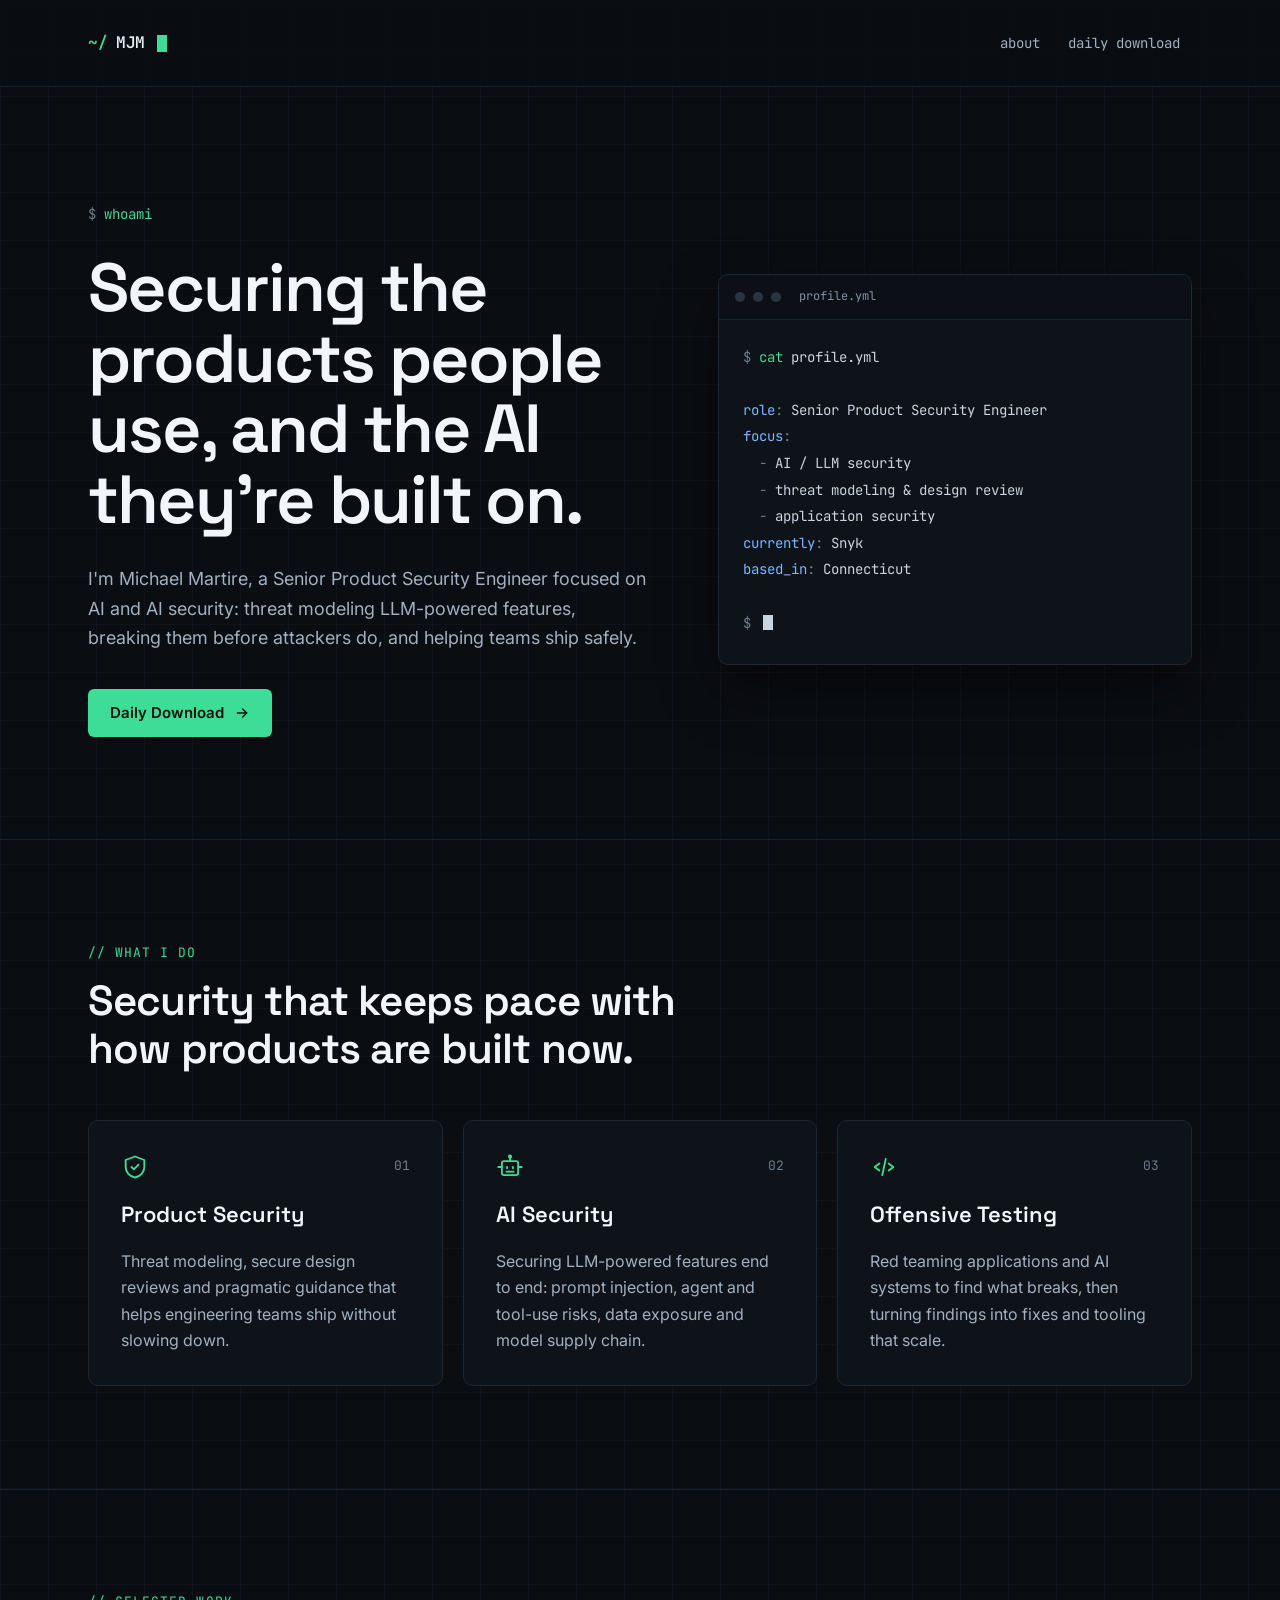
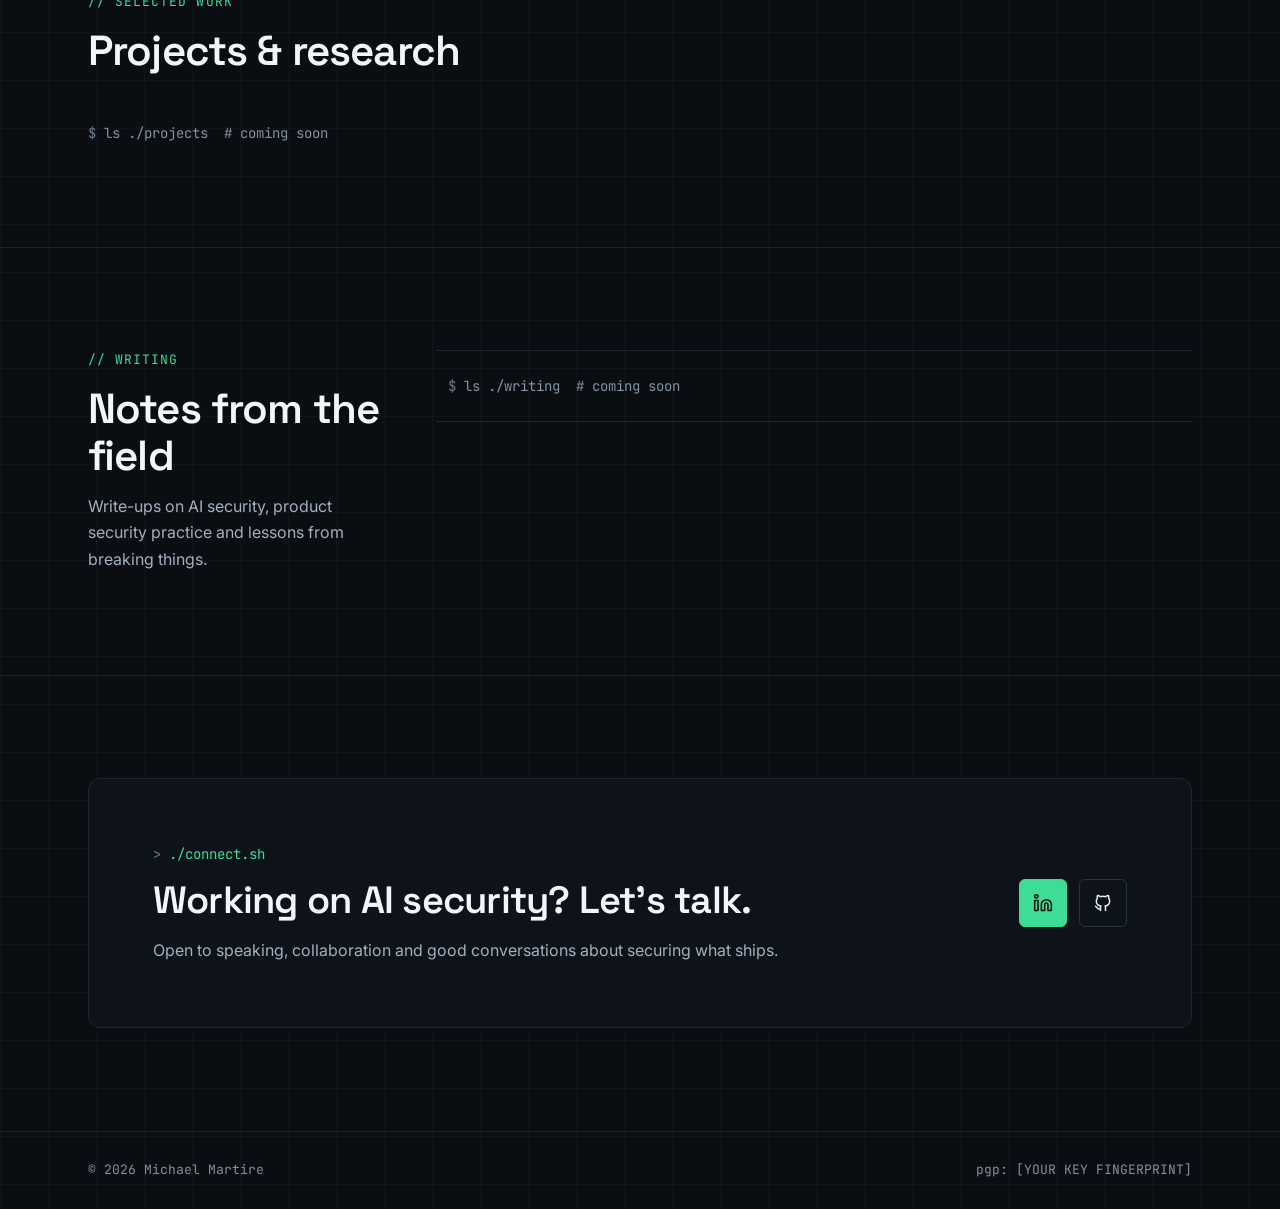
==== index.html @ 5891e436 "Initial homepage, Daily Download page and 404 for GitHub Pages Co-Authored-By: Claude Opus 5.5 <nore" ====
<!doctype html>
<html lang="en">
<head>
<meta charset="utf-8">
<meta name="viewport" content="width=device-width, initial-scale=1">
<title>Michael Martire · Senior Product Security Engineer</title>
<meta name="description" content="Michael Martire is a Senior Product Security Engineer focused on AI and AI security.">
<meta name="theme-color" content="#0A0D12">
<meta property="og:type" content="website">
<meta property="og:title" content="Michael Martire · Senior Product Security Engineer">
<meta property="og:description" content="Securing the products people use, and the AI they're built on.">
<meta name="twitter:card" content="summary">
<link rel="icon" href="favicon.svg" type="image/svg+xml">
<link rel="preconnect" href="https://fonts.googleapis.com">
<link rel="preconnect" href="https://fonts.gstatic.com" crossorigin>
<link rel="stylesheet" href="https://fonts.googleapis.com/css2?family=Inter:wght@400;500;600&family=JetBrains+Mono:wght@400;500;600&family=Space+Grotesk:wght@500;600;700&display=swap">
<link rel="stylesheet" href="assets/css/styles.css">
</head>
<body>
<a class="skip-link" href="#main">Skip to content</a>

<header class="site-header">
  <nav class="container nav" aria-label="Primary">
    <a class="logo" href="./" aria-label="Michael Martire, home"><span class="logo__prefix">~/</span>MJM<span class="cursor" aria-hidden="true"></span></a>
    <ul class="nav__links">
      <li><a class="nav__link" href="#about">about</a></li>
      <li><a class="nav__link" href="daily_download/">daily download</a></li>
    </ul>
  </nav>
</header>

<main id="main">

  <section class="container hero" aria-labelledby="hero-title">
    <div class="hero__copy">
      <p class="prompt"><span class="prompt__sym">$</span> whoami</p>
      <h1 id="hero-title" class="hero__title">Securing the products people use, and the AI they're built on.</h1>
      <p class="lead">I'm Michael Martire, a Senior Product Security Engineer focused on AI and AI security: threat modeling LLM-powered features, breaking them before attackers do, and helping teams ship safely.</p>
      <div class="btn-row">
        <a class="btn btn--primary" href="daily_download/">Daily Download
          <svg aria-hidden="true" width="16" height="16" viewBox="0 0 24 24" fill="none" stroke="currentColor" stroke-width="2" stroke-linecap="round" stroke-linejoin="round"><path d="M5 12h14"/><path d="m13 6 6 6-6 6"/></svg>
        </a>
      </div>
    </div>

    <figure class="terminal" aria-label="Profile summary">
      <div class="terminal__bar" aria-hidden="true">
        <span class="terminal__dot"></span><span class="terminal__dot"></span><span class="terminal__dot"></span>
        <span class="terminal__name">profile.yml</span>
      </div>
<pre class="terminal__body"><span class="t-dim">$</span> <span class="t-accent">cat</span> profile.yml

<span class="t-key">role</span><span class="t-dim">:</span> Senior Product Security Engineer
<span class="t-key">focus</span><span class="t-dim">:</span>
  <span class="t-dim">-</span> AI / LLM security
  <span class="t-dim">-</span> threat modeling &amp; design review
  <span class="t-dim">-</span> application security
<span class="t-key">currently</span><span class="t-dim">:</span> Snyk
<span class="t-key">based_in</span><span class="t-dim">:</span> Connecticut

<span class="t-dim">$</span> <span class="cursor cursor--light" aria-hidden="true"></span></pre>
    </figure>
  </section>

  <section id="about" class="section" aria-labelledby="focus-title">
    <div class="container stack-48">
      <div class="section-head">
        <p class="eyebrow">// what I do</p>
        <h2 id="focus-title" class="h2">Security that keeps pace with how products are built now.</h2>
      </div>
      <div class="card-grid">
        <article class="card">
          <div class="card__top">
            <svg aria-hidden="true" width="28" height="28" viewBox="0 0 24 24" fill="none" stroke="var(--accent)" stroke-width="1.6" stroke-linecap="round" stroke-linejoin="round"><path d="M12 3 4 6v6c0 4.5 3.4 8.3 8 9 4.6-.7 8-4.5 8-9V6l-8-3Z"/><path d="m9 12 2 2 4-4"/></svg>
            <span class="card__num" aria-hidden="true">01</span>
          </div>
          <h3 class="card__title">Product Security</h3>
          <p class="body-muted">Threat modeling, secure design reviews and pragmatic guidance that helps engineering teams ship without slowing down.</p>
        </article>
        <article class="card">
          <div class="card__top">
            <svg aria-hidden="true" width="28" height="28" viewBox="0 0 24 24" fill="none" stroke="var(--accent)" stroke-width="1.6" stroke-linecap="round" stroke-linejoin="round"><rect x="5" y="7" width="14" height="12" rx="2"/><path d="M12 7V4"/><circle cx="12" cy="3" r="1"/><path d="M9.5 12v1"/><path d="M14.5 12v1"/><path d="M9 16h6"/><path d="M2 12h3"/><path d="M19 12h3"/></svg>
            <span class="card__num" aria-hidden="true">02</span>
          </div>
          <h3 class="card__title">AI Security</h3>
          <p class="body-muted">Securing LLM-powered features end to end: prompt injection, agent and tool-use risks, data exposure and model supply chain.</p>
        </article>
        <article class="card">
          <div class="card__top">
            <svg aria-hidden="true" width="28" height="28" viewBox="0 0 24 24" fill="none" stroke="var(--accent)" stroke-width="1.6" stroke-linecap="round" stroke-linejoin="round"><path d="m8 9-4 3 4 3"/><path d="m16 9 4 3-4 3"/><path d="m13.5 5-3 14"/></svg>
            <span class="card__num" aria-hidden="true">03</span>
          </div>
          <h3 class="card__title">Offensive Testing</h3>
          <p class="body-muted">Red teaming applications and AI systems to find what breaks, then turning findings into fixes and tooling that scale.</p>
        </article>
      </div>
    </div>
  </section>

  <section id="work" class="section" aria-labelledby="work-title">
    <div class="container stack-48">
      <div class="section-head">
        <p class="eyebrow">// selected work</p>
        <h2 id="work-title" class="h2">Projects &amp; research</h2>
      </div>
      <!-- Projects go here: copy a .card.card--project block from reference.html -->
      <p class="empty-note"><span class="prompt__sym">$</span> ls ./projects &nbsp;# coming soon</p>
    </div>
  </section>

  <section id="writing" class="section" aria-labelledby="writing-title">
    <div class="container writing">
      <div class="writing__intro">
        <p class="eyebrow">// writing</p>
        <h2 id="writing-title" class="h2">Notes from the field</h2>
        <p class="body-muted">Write-ups on AI security, product security practice and lessons from breaking things.</p>
      </div>
      <ul class="writing__list">
        <!-- Posts go here: <li><a class="post" href="...">...</a></li> -->
        <li class="writing__empty"><p class="empty-note"><span class="prompt__sym">$</span> ls ./writing &nbsp;# coming soon</p></li>
      </ul>
    </div>
  </section>

  <section id="contact" class="section" aria-labelledby="contact-title">
    <div class="container">
      <div class="contact">
        <div class="contact__copy">
          <p class="prompt"><span class="prompt__sym">&gt;</span> ./connect.sh</p>
          <h2 id="contact-title" class="contact__title">Working on AI security? Let's talk.</h2>
          <p class="body-muted">Open to speaking, collaboration and good conversations about securing what ships.</p>
        </div>
        <div class="btn-row">
          <a class="btn btn--icon btn--primary" href="https://www.linkedin.com/in/michaeljmartire/" aria-label="LinkedIn">
            <svg aria-hidden="true" width="20" height="20" viewBox="0 0 24 24" fill="none" stroke="currentColor" stroke-width="1.8" stroke-linecap="round" stroke-linejoin="round"><path d="M16 8a6 6 0 0 1 6 6v7h-4v-7a2 2 0 0 0-4 0v7h-4v-7a6 6 0 0 1 6-6Z"/><rect x="2" y="9" width="4" height="12"/><circle cx="4" cy="4" r="2"/></svg>
          </a>
          <a class="btn btn--icon" href="https://github.com/VulnShade" aria-label="GitHub">
            <svg aria-hidden="true" width="20" height="20" viewBox="0 0 24 24" fill="none" stroke="currentColor" stroke-width="1.8" stroke-linecap="round" stroke-linejoin="round"><path d="M9 19c-4.3 1.4-4.3-2.5-6-3m12 5v-3.5c0-1 .1-1.4-.5-2 2.8-.3 5.5-1.4 5.5-6a4.6 4.6 0 0 0-1.3-3.2 4.2 4.2 0 0 0-.1-3.2s-1.1-.3-3.5 1.3a12.3 12.3 0 0 0-6.2 0C6.5 2.8 5.4 3.1 5.4 3.1a4.2 4.2 0 0 0-.1 3.2A4.6 4.6 0 0 0 4 9.5c0 4.6 2.7 5.7 5.5 6-.6.6-.6 1.2-.5 2V21"/></svg>
          </a>
        </div>
      </div>
    </div>
  </section>

</main>

<footer class="site-footer">
  <div class="container">
    <span>© 2026 Michael Martire</span>
    <span>pgp: [YOUR KEY FINGERPRINT]</span>
  </div>
</footer>
</body>
</html>
---- assets/css/styles.css ----
/* ---------- Design tokens ---------- */
:root {
  /* Surfaces */
  --bg: #0A0D12;            /* page background */
  --surface: #0E1319;       /* cards, terminal, contact panel */
  --surface-alt: #0C1016;   /* terminal title bar */
  --surface-hover: #10151C; /* list row hover */

  /* Lines */
  --line: #1A2129;          /* section dividers, header border */
  --line-card: #1F2731;     /* card borders */
  --line-strong: #2A3441;   /* outline buttons, tags, dashed placeholders */
  --line-hover: #2E3A48;    /* card hover border */

  /* Text */
  --text-strong: #F2F6FA;   /* headings */
  --text: #E6EDF3;          /* body default, links */
  --text-code: #C9D3DE;     /* terminal body */
  --text-muted: #A3B0BF;    /* paragraphs, nav links */
  --text-faint: #8391A1;    /* dates, footer, file names */
  --text-dim: #6E7C8C;      /* prompts ($ > -), card numbers (decorative) */

  /* Accent (one accent only) */
  --accent: #3DDC97;        /* terminal green */
  --accent-soft: rgba(61, 220, 151, 0.12);
  --on-accent: #06110B;     /* text on accent buttons */
  --syntax-key: #7FB4FF;    /* YAML keys in terminal card only */

  /* Type */
  --font-display: "Space Grotesk", system-ui, sans-serif;
  --font-body: "Inter", system-ui, sans-serif;
  --font-mono: "JetBrains Mono", ui-monospace, SFMono-Regular, Menlo, monospace;

  /* Layout */
  --container: 1200px;
  --gutter: clamp(16px, 4vw, 48px);
  --section-pad: clamp(64px, 8vw, 104px);
  --radius-sm: 6px;
  --radius: 10px;
  --radius-lg: 12px;
  --grid-line: rgba(148, 163, 184, 0.045);
}

/* ---------- Base ---------- */
*, *::before, *::after { box-sizing: border-box; }
html { scroll-behavior: smooth; }
body {
  margin: 0;
  min-height: 100vh;
  display: flex;
  flex-direction: column;
  background-color: var(--bg);
  background-image:
    linear-gradient(var(--grid-line) 1px, transparent 1px),
    linear-gradient(90deg, var(--grid-line) 1px, transparent 1px);
  background-size: 48px 48px;
  color: var(--text);
  font-family: var(--font-body);
  font-size: 16px;
  line-height: 1.6;
  -webkit-font-smoothing: antialiased;
}
main { flex: 1 0 auto; }
a { color: var(--text); text-decoration: none; }
a:hover { color: #FFFFFF; }
a:focus-visible { outline: 2px solid var(--accent); outline-offset: 3px; border-radius: 4px; }
h1, h2, h3, p { margin: 0; }
svg { flex-shrink: 0; }

.container {
  max-width: var(--container);
  margin: 0 auto;
  padding-inline: var(--gutter);
}
.section { border-top: 1px solid var(--line); }
.section > .container { padding-block: var(--section-pad); }
.mono { font-family: var(--font-mono); }

.skip-link {
  position: absolute; left: 16px; top: -48px;
  padding: 10px 14px; background: var(--accent); color: var(--on-accent);
  border-radius: var(--radius-sm); font-weight: 600; z-index: 10;
}
.skip-link:focus { top: 12px; }

/* Blinking terminal cursor */
.cursor {
  display: inline-block; width: 10px; height: 1.05em;
  vertical-align: -0.15em; margin-left: 4px;
  background: var(--accent);
  animation: blink 1.1s steps(1) infinite;
}
.cursor--light { background: var(--text-code); }
@keyframes blink { 50% { opacity: 0; } }

/* ---------- Header / nav ---------- */
.site-header {
  border-bottom: 1px solid var(--line);
  background: rgba(10, 13, 18, 0.85);
}
.nav {
  display: flex; flex-wrap: wrap; align-items: center;
  justify-content: space-between; gap: 16px;
  padding-block: 20px;
}
.logo {
  display: flex; align-items: center; gap: 8px; min-height: 44px;
  font-family: var(--font-mono); font-size: 16px; font-weight: 600;
  letter-spacing: -0.01em;
}
.logo__prefix { color: var(--accent); }
.nav__links {
  display: flex; flex-wrap: wrap; align-items: center; gap: 4px;
  font-family: var(--font-mono); font-size: 14px;
  list-style: none; margin: 0; padding: 0;
}
.nav__link { display: inline-block; padding: 12px; color: var(--text-muted); }
.nav__link:hover { color: var(--text); }
.nav__link[aria-current="page"] { color: var(--text); }

/* ---------- Shared text styles ---------- */
.eyebrow {
  font-family: var(--font-mono); font-size: 13px;
  letter-spacing: 0.08em; text-transform: uppercase; color: var(--accent);
}
.prompt { font-family: var(--font-mono); font-size: 14px; color: var(--accent); }
.prompt__sym { color: var(--text-dim); }
.h2 {
  font-family: var(--font-display); font-weight: 600;
  font-size: clamp(30px, 3.4vw, 42px); line-height: 1.12;
  letter-spacing: -0.02em; color: var(--text-strong);
}
.lead { font-size: 18px; line-height: 1.65; color: var(--text-muted); }
.body-muted { font-size: 16px; line-height: 1.65; color: var(--text-muted); }
.section-head { display: flex; flex-direction: column; gap: 14px; max-width: 640px; }

/* Empty-state line for sections without content yet */
.empty-note { font-family: var(--font-mono); font-size: 14px; color: var(--text-faint); }

/* ---------- Buttons ---------- */
.btn {
  display: inline-flex; align-items: center; gap: 10px;
  min-height: 48px; padding: 0 22px; border-radius: var(--radius-sm);
  font-size: 15px; font-weight: 500;
}
.btn--primary { background: var(--accent); color: var(--on-accent); font-weight: 600; }
.btn--primary:hover { color: var(--on-accent); filter: brightness(1.08); }
.btn--ghost { border: 1px solid var(--line-strong); }
.btn--ghost:hover { border-color: var(--line-hover); }
.btn--icon { width: 48px; padding: 0; justify-content: center; border: 1px solid var(--line-strong); }
.btn--icon.btn--primary { border-color: var(--accent); }
.btn-row { display: flex; flex-wrap: wrap; gap: 12px; }
.text-link {
  font-family: var(--font-mono); font-size: 14px;
  color: var(--text-muted); padding: 12px 0;
}

/* ---------- Hero ---------- */
.hero {
  display: flex; flex-wrap: wrap; align-items: center; gap: 56px;
  padding-block: clamp(64px, 9vw, 120px) clamp(64px, 8vw, 104px);
}
.hero__copy { flex: 1 1 520px; min-width: 0; display: flex; flex-direction: column; gap: 28px; }
.hero__title {
  font-family: var(--font-display); font-weight: 600;
  font-size: clamp(40px, 5.6vw, 68px); line-height: 1.04;
  letter-spacing: -0.03em; color: var(--text-strong);
}
.hero__copy .lead { max-width: 560px; }
.hero__copy .btn-row { padding-top: 8px; }

/* Terminal card */
.terminal {
  flex: 1 1 420px; min-width: 0; margin: 0;
  border: 1px solid var(--line-card); border-radius: var(--radius);
  background: var(--surface); overflow: hidden;
  box-shadow: 0 24px 60px rgba(0, 0, 0, 0.45);
}
.terminal__bar {
  display: flex; align-items: center; gap: 8px; padding: 12px 16px;
  border-bottom: 1px solid var(--line); background: var(--surface-alt);
}
.terminal__dot { width: 10px; height: 10px; border-radius: 50%; background: var(--line-strong); }
.terminal__name { margin-left: 10px; font-family: var(--font-mono); font-size: 12px; color: var(--text-faint); }
.terminal__body {
  margin: 0; padding: 24px 24px 28px;
  font-family: var(--font-mono); font-size: 14px; line-height: 1.9;
  color: var(--text-code); overflow-x: auto; white-space: pre;
}
.t-dim { color: var(--text-dim); }
.t-key { color: var(--syntax-key); }
.t-accent { color: var(--accent); }

/* ---------- Cards ---------- */
.card-grid { display: grid; gap: 20px; grid-template-columns: repeat(auto-fit, minmax(280px, 1fr)); }
.card-grid--wide { grid-template-columns: repeat(auto-fit, minmax(320px, 1fr)); }
.card {
  display: flex; flex-direction: column; gap: 16px; padding: 32px;
  border: 1px solid var(--line-card); border-radius: var(--radius);
  background: var(--surface);
  transition: border-color 0.2s ease, transform 0.2s ease;
}
.card:hover { border-color: var(--line-hover); transform: translateY(-2px); }
.card__top { display: flex; align-items: center; justify-content: space-between; }
.card__num { font-family: var(--font-mono); font-size: 13px; color: var(--text-dim); }
.card__title { font-family: var(--font-display); font-size: 22px; font-weight: 600; color: var(--text-strong); }
.card--project { gap: 18px; padding: 28px; }
.card--project .card__title { font-size: 21px; }
.card--project .body-muted { font-size: 15px; line-height: 1.6; }
.card__media {
  height: 160px; border-radius: var(--radius-sm); border: 1px dashed var(--line-strong);
  display: flex; align-items: center; justify-content: center;
  font-family: var(--font-mono); font-size: 13px; color: var(--text-dim);
  overflow: hidden;
}
.card__media img { width: 100%; height: 100%; object-fit: cover; }

/* Tags */
.tags { display: flex; flex-wrap: wrap; gap: 8px; font-family: var(--font-mono); font-size: 12px; }
.tag { padding: 4px 10px; border-radius: 999px; border: 1px solid var(--line-strong); color: var(--text-muted); }
.tag--accent { border-color: transparent; background: var(--accent-soft); color: var(--accent); }

/* Section header with link on the right */
.section-head-row { display: flex; flex-wrap: wrap; align-items: flex-end; justify-content: space-between; gap: 20px; }
.stack-48 { display: flex; flex-direction: column; gap: 48px; }

/* ---------- Writing list ---------- */
.writing { display: flex; flex-wrap: wrap; gap: 48px; }
.writing__intro { flex: 1 1 300px; min-width: 0; display: flex; flex-direction: column; gap: 14px; }
.writing__intro .body-muted { max-width: 360px; }
.writing__list { flex: 999 1 560px; min-width: 0; display: flex; flex-direction: column; border-top: 1px solid var(--line-card); list-style: none; margin: 0; padding: 0; }
.writing__empty { padding: 24px 12px; border-bottom: 1px solid var(--line-card); }
.post {
  display: flex; flex-wrap: wrap; align-items: baseline; gap: 8px 24px;
  padding: 24px 12px; border-bottom: 1px solid var(--line-card);
}
.post:hover { background: var(--surface-hover); }
.post__date { width: 110px; font-family: var(--font-mono); font-size: 13px; color: var(--text-faint); }
.post__title { flex: 1 1 300px; font-size: 18px; font-weight: 500; color: var(--text-strong); }
.post__tag { font-family: var(--font-mono); font-size: 12px; color: var(--accent); }
.writing__more { align-self: flex-start; margin-top: 20px; padding: 12px; }

/* ---------- Contact ---------- */
.contact {
  display: flex; flex-wrap: wrap; align-items: center; justify-content: space-between; gap: 32px;
  padding: clamp(32px, 5vw, 64px);
  border: 1px solid var(--line-card); border-radius: var(--radius-lg); background: var(--surface);
}
.contact__copy { flex: 1 1 420px; min-width: 0; display: flex; flex-direction: column; gap: 14px; }
.contact__title {
  font-family: var(--font-display); font-weight: 600;
  font-size: clamp(28px, 3vw, 38px); line-height: 1.15;
  letter-spacing: -0.02em; color: var(--text-strong);
}

/* ---------- 404 ---------- */
.not-found { display: flex; flex-direction: column; gap: 20px; padding-block: var(--section-pad); }

/* ---------- Footer ---------- */
.site-footer { border-top: 1px solid var(--line); }
.site-footer .container {
  display: flex; flex-wrap: wrap; justify-content: space-between; gap: 12px;
  padding-block: 28px;
  font-family: var(--font-mono); font-size: 13px; color: var(--text-faint);
}

/* ---------- Motion preferences ---------- */
@media (prefers-reduced-motion: reduce) {
  html { scroll-behavior: auto; }
  .cursor { animation: none; }
  .card { transition: none; }
  .card:hover { transform: none; }
}
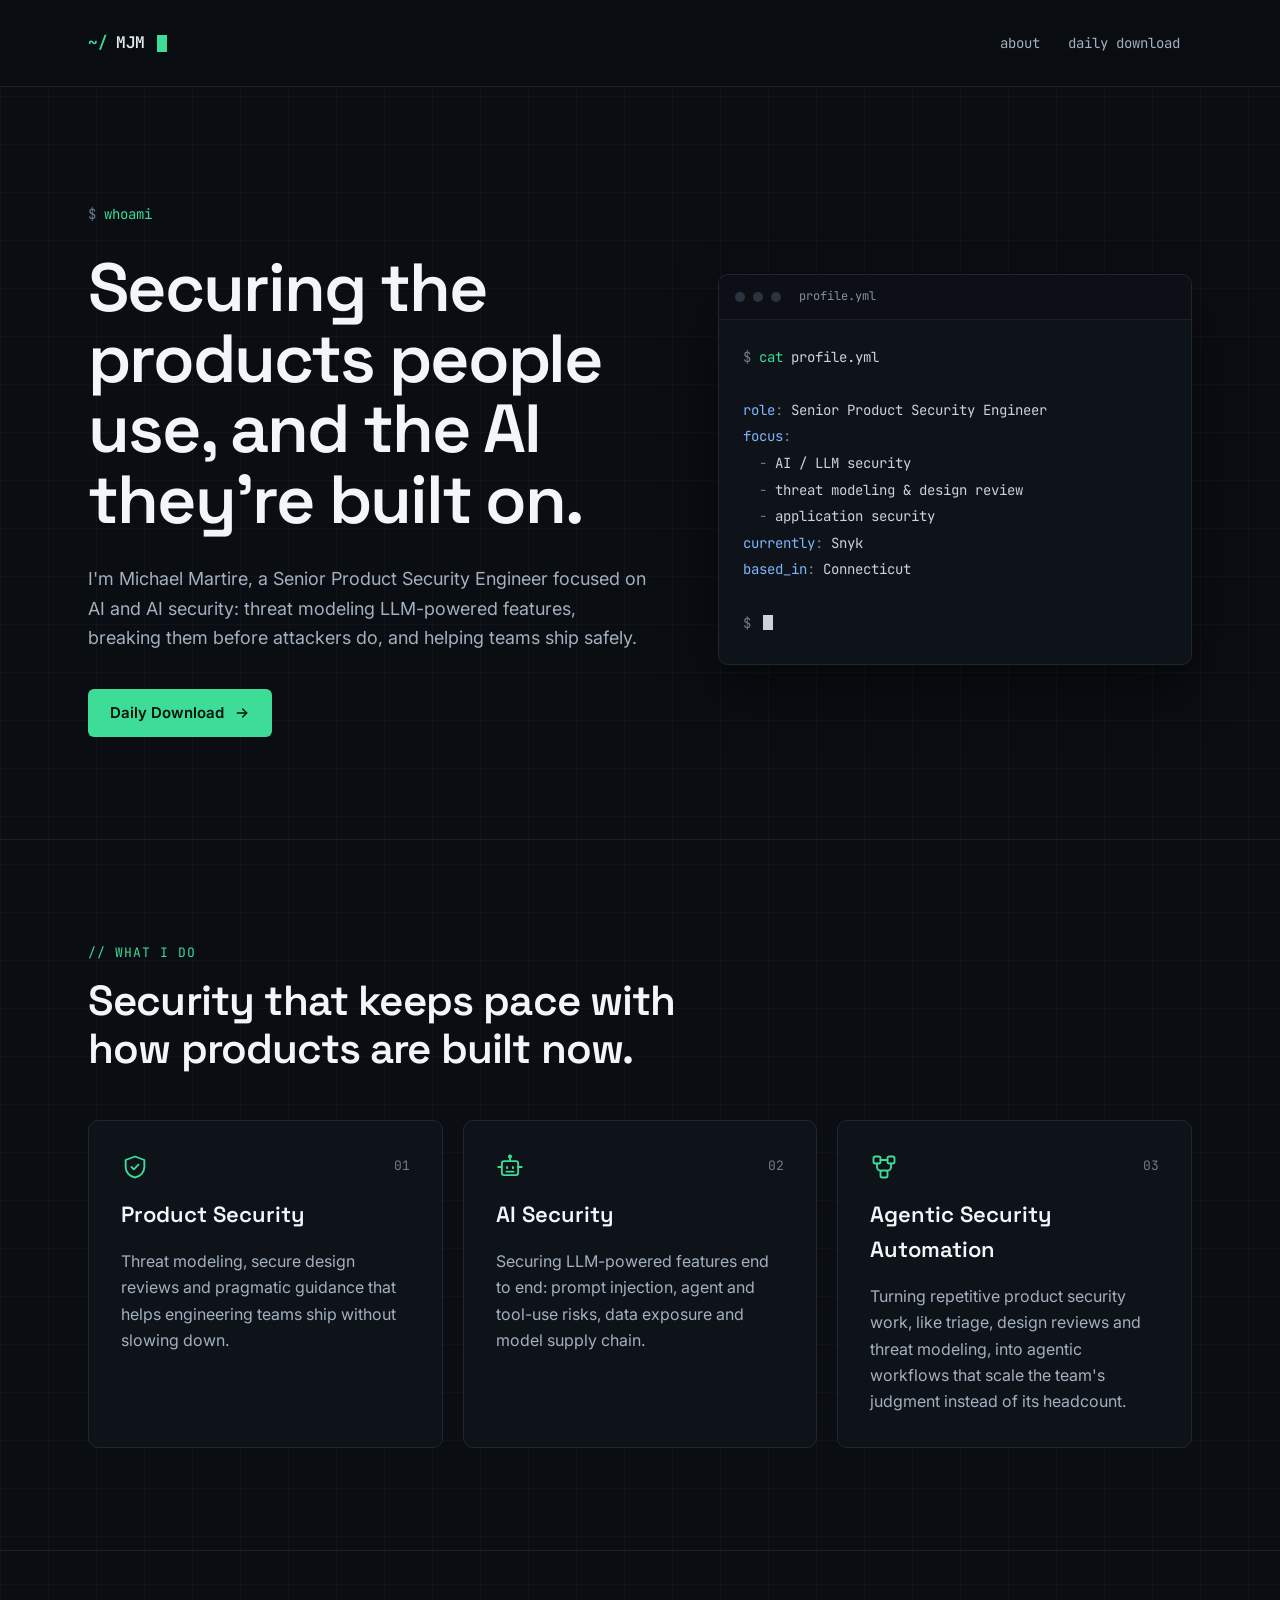
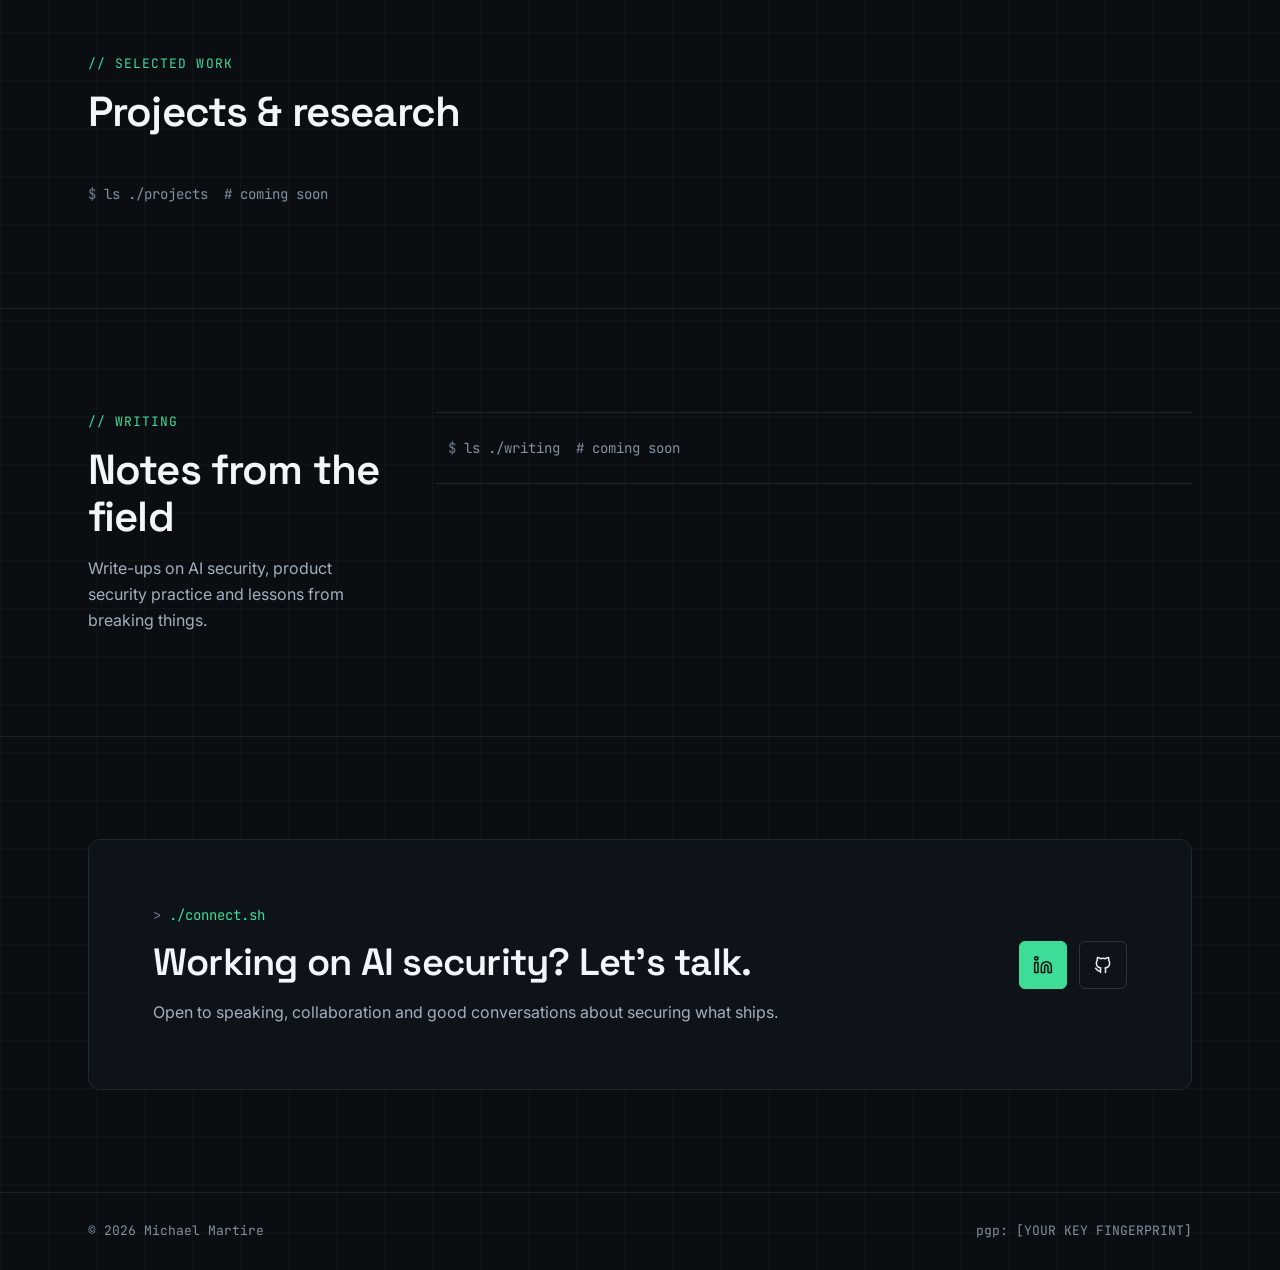
==== commit bb917912: "Replace Offensive Testing card with Agentic Security Automation Co-Authored-By: Claude Opus 5.5 <nor" ====
--- a/index.html
+++ b/index.html
@@ -87,11 +87,11 @@
         </article>
         <article class="card">
           <div class="card__top">
-            <svg aria-hidden="true" width="28" height="28" viewBox="0 0 24 24" fill="none" stroke="var(--accent)" stroke-width="1.6" stroke-linecap="round" stroke-linejoin="round"><path d="m8 9-4 3 4 3"/><path d="m16 9 4 3-4 3"/><path d="m13.5 5-3 14"/></svg>
+            <svg aria-hidden="true" width="28" height="28" viewBox="0 0 24 24" fill="none" stroke="var(--accent)" stroke-width="1.6" stroke-linecap="round" stroke-linejoin="round"><rect x="3" y="3" width="6" height="6" rx="1.5"/><rect x="15" y="3" width="6" height="6" rx="1.5"/><rect x="9" y="15" width="6" height="6" rx="1.5"/><path d="M9 6h6"/><path d="M6 9v3a3 3 0 0 0 3 3"/><path d="M18 9v3a3 3 0 0 1-3 3"/></svg>
             <span class="card__num" aria-hidden="true">03</span>
           </div>
-          <h3 class="card__title">Offensive Testing</h3>
-          <p class="body-muted">Red teaming applications and AI systems to find what breaks, then turning findings into fixes and tooling that scale.</p>
+          <h3 class="card__title">Agentic Security Automation</h3>
+          <p class="body-muted">Turning repetitive product security work, like triage, design reviews and threat modeling, into agentic workflows that scale the team's judgment instead of its headcount.</p>
         </article>
       </div>
     </div>
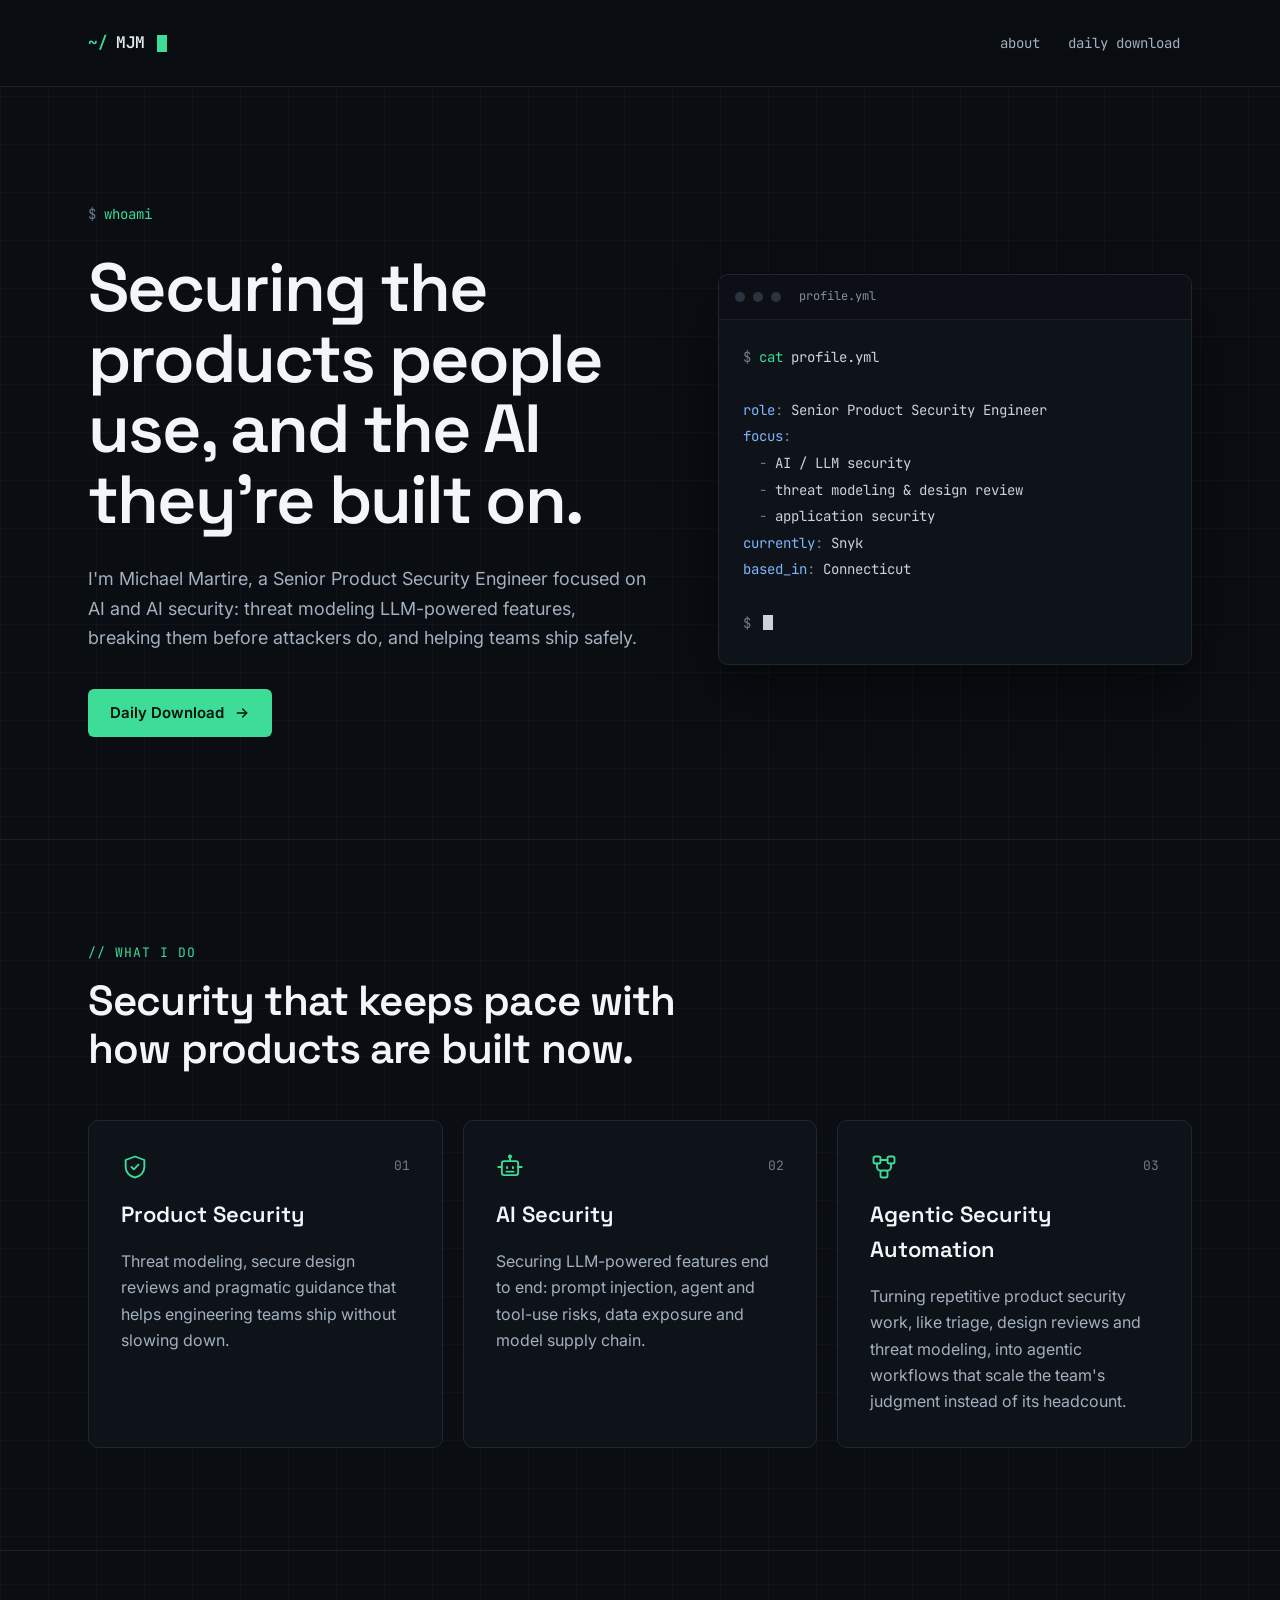
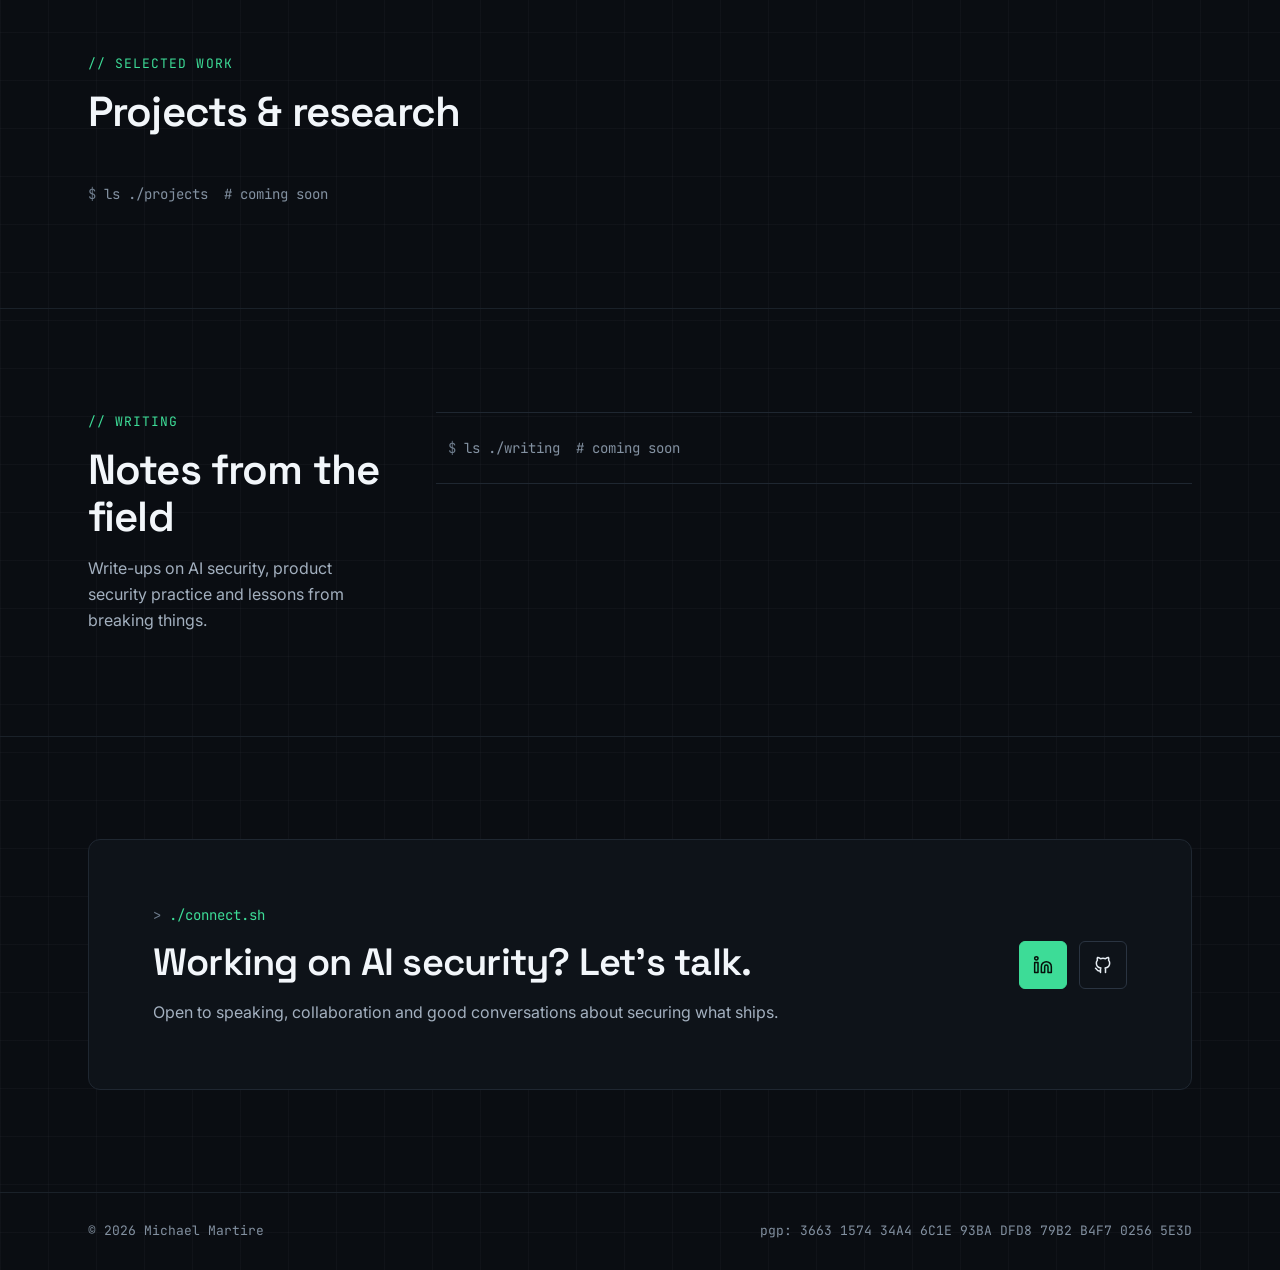
==== commit 2193d260: "Add PGP key fingerprint to the footer Co-Authored-By: Claude Opus 5.5 <noreply@anthropic.com>" ====
--- a/index.html
+++ b/index.html
@@ -131,10 +131,10 @@
           <p class="body-muted">Open to speaking, collaboration and good conversations about securing what ships.</p>
         </div>
         <div class="btn-row">
-          <a class="btn btn--icon btn--primary" href="https://www.linkedin.com/in/michaeljmartire/" aria-label="LinkedIn">
+          <a class="btn btn--icon btn--primary" href="https://www.linkedin.com/in/michaeljmartire/" target="_blank" rel="noopener noreferrer" aria-label="LinkedIn (opens in a new tab)">
             <svg aria-hidden="true" width="20" height="20" viewBox="0 0 24 24" fill="none" stroke="currentColor" stroke-width="1.8" stroke-linecap="round" stroke-linejoin="round"><path d="M16 8a6 6 0 0 1 6 6v7h-4v-7a2 2 0 0 0-4 0v7h-4v-7a6 6 0 0 1 6-6Z"/><rect x="2" y="9" width="4" height="12"/><circle cx="4" cy="4" r="2"/></svg>
           </a>
-          <a class="btn btn--icon" href="https://github.com/VulnShade" aria-label="GitHub">
+          <a class="btn btn--icon" href="https://github.com/VulnShade" target="_blank" rel="noopener noreferrer" aria-label="GitHub (opens in a new tab)">
             <svg aria-hidden="true" width="20" height="20" viewBox="0 0 24 24" fill="none" stroke="currentColor" stroke-width="1.8" stroke-linecap="round" stroke-linejoin="round"><path d="M9 19c-4.3 1.4-4.3-2.5-6-3m12 5v-3.5c0-1 .1-1.4-.5-2 2.8-.3 5.5-1.4 5.5-6a4.6 4.6 0 0 0-1.3-3.2 4.2 4.2 0 0 0-.1-3.2s-1.1-.3-3.5 1.3a12.3 12.3 0 0 0-6.2 0C6.5 2.8 5.4 3.1 5.4 3.1a4.2 4.2 0 0 0-.1 3.2A4.6 4.6 0 0 0 4 9.5c0 4.6 2.7 5.7 5.5 6-.6.6-.6 1.2-.5 2V21"/></svg>
           </a>
         </div>
@@ -147,7 +147,7 @@
 <footer class="site-footer">
   <div class="container">
     <span>© 2026 Michael Martire</span>
-    <span>pgp: [YOUR KEY FINGERPRINT]</span>
+    <span>pgp: 3663 1574 34A4 6C1E 93BA DFD8 79B2 B4F7 0256 5E3D</span>
   </div>
 </footer>
 </body>
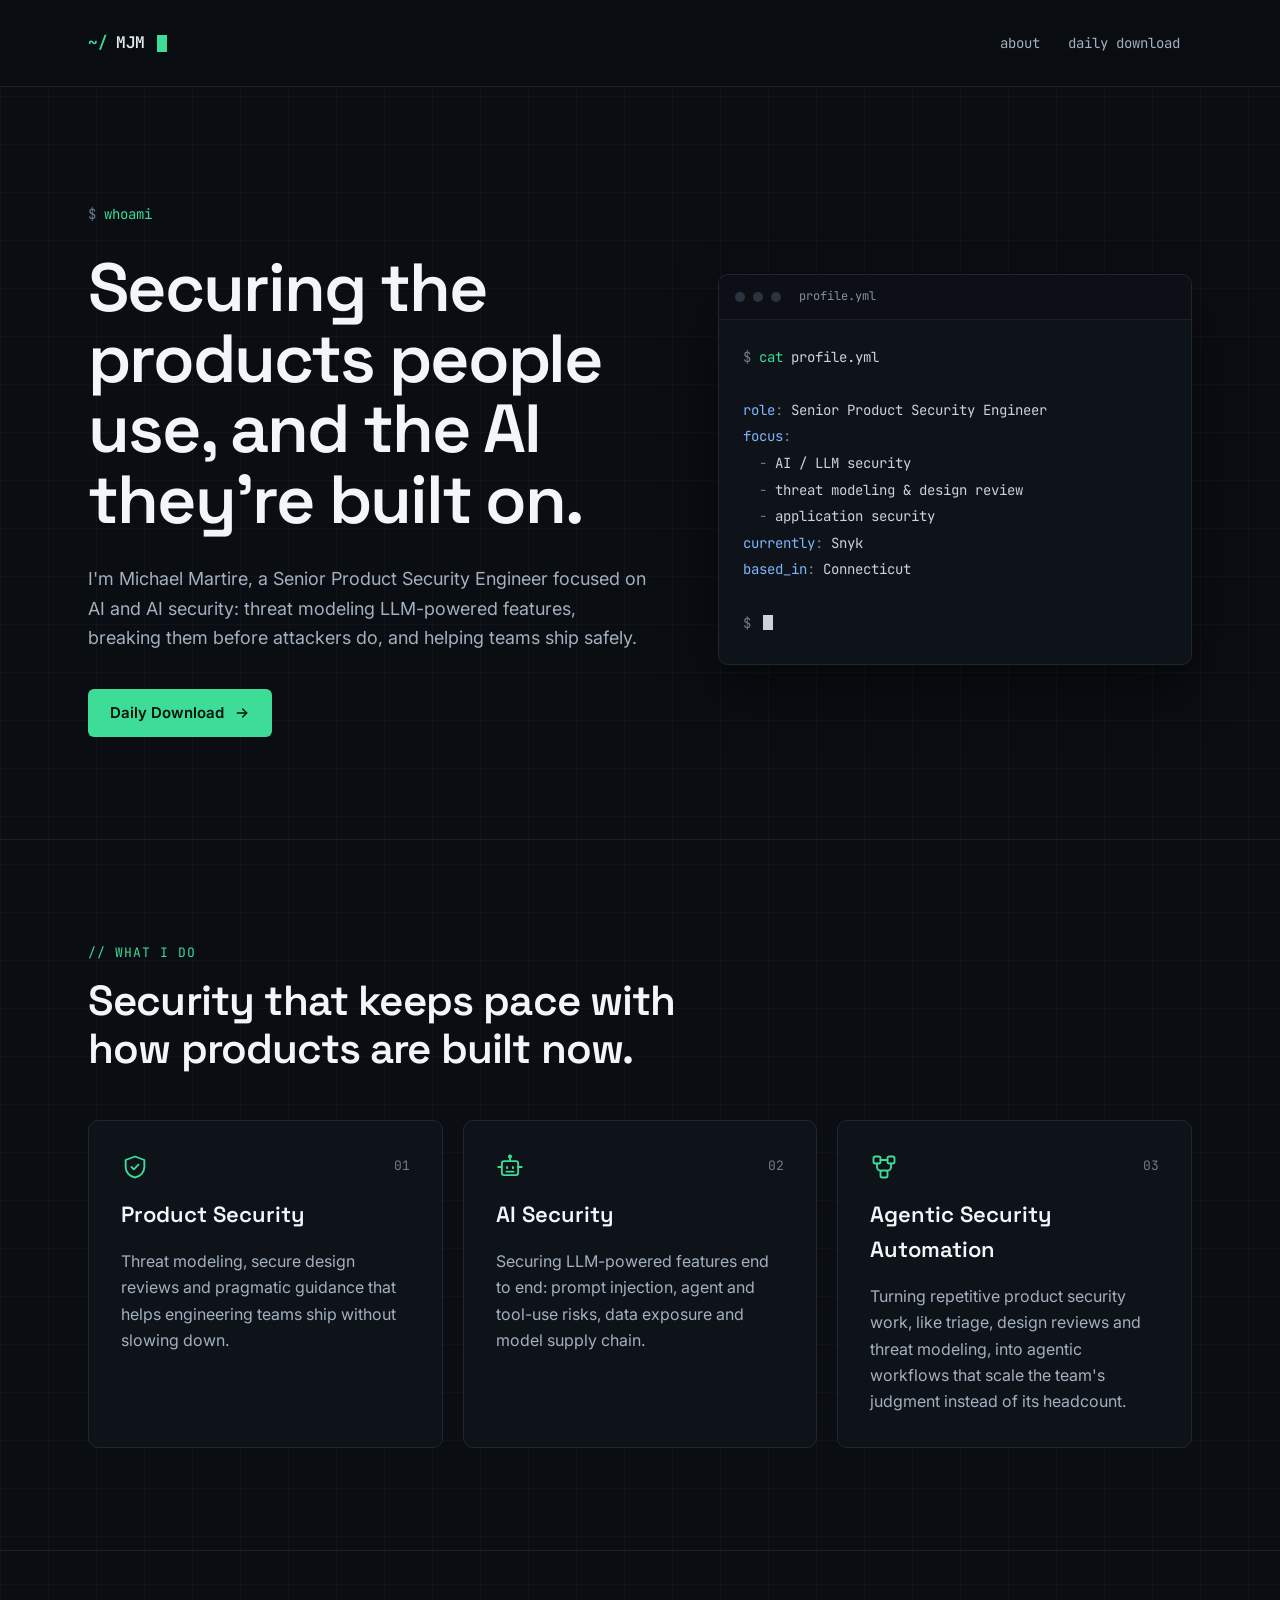
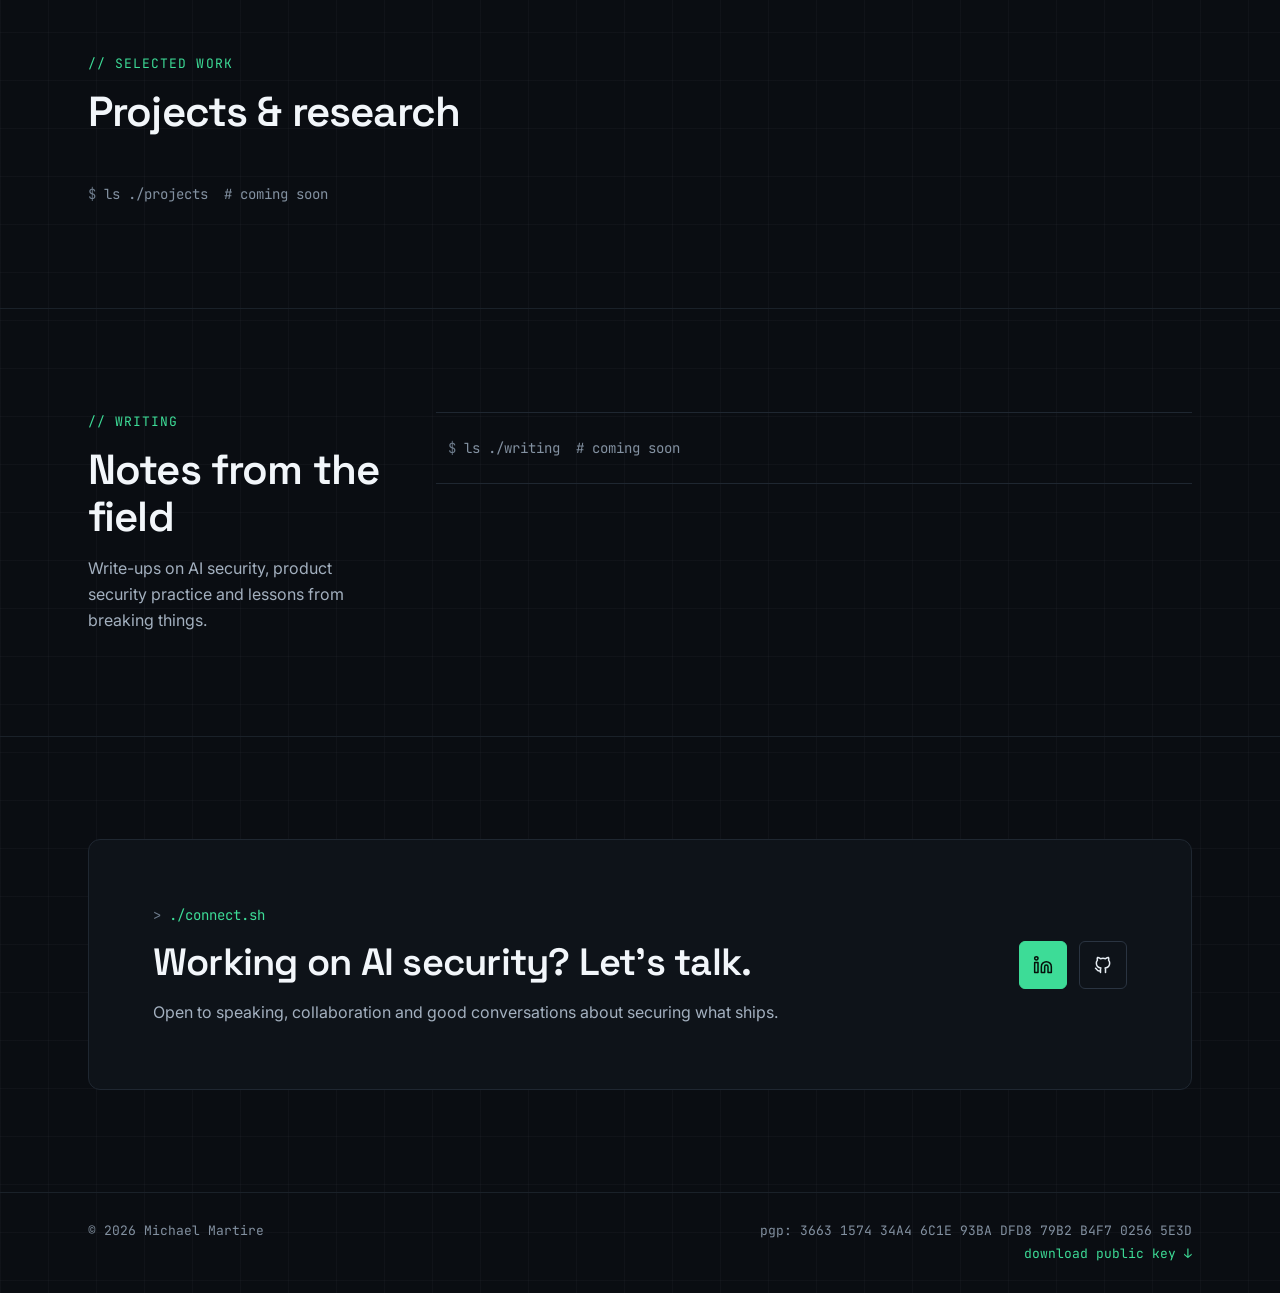
==== commit 14e59e15: "Publish PGP public key and link to it under the fingerprint in every footer Co-Authored-By: Claude O" ====
--- a/index.html
+++ b/index.html
@@ -147,7 +147,10 @@
 <footer class="site-footer">
   <div class="container">
     <span>© 2026 Michael Martire</span>
-    <span>pgp: 3663 1574 34A4 6C1E 93BA DFD8 79B2 B4F7 0256 5E3D</span>
+    <div class="footer-key">
+      <span>pgp: 3663 1574 34A4 6C1E 93BA DFD8 79B2 B4F7 0256 5E3D</span>
+      <a class="footer-key__link" href="pgp.asc" download="michael-martire-pgp.asc">download public key ↓</a>
+    </div>
   </div>
 </footer>
 </body>
--- a/assets/css/styles.css
+++ b/assets/css/styles.css
@@ -264,6 +264,12 @@
   font-family: var(--font-mono); font-size: 13px; color: var(--text-faint);
 }
 
+/* PGP fingerprint with a download link under it */
+.footer-key { display: flex; flex-direction: column; align-items: flex-end; gap: 2px; }
+.footer-key__link { display: inline-block; padding: 10px 0; margin: -10px 0; color: var(--accent); }
+.footer-key__link:hover { color: var(--accent); text-decoration: underline; text-underline-offset: 3px; }
+@media (max-width: 720px) { .footer-key { align-items: flex-start; } }
+
 /* ---------- Motion preferences ---------- */
 @media (prefers-reduced-motion: reduce) {
   html { scroll-behavior: auto; }
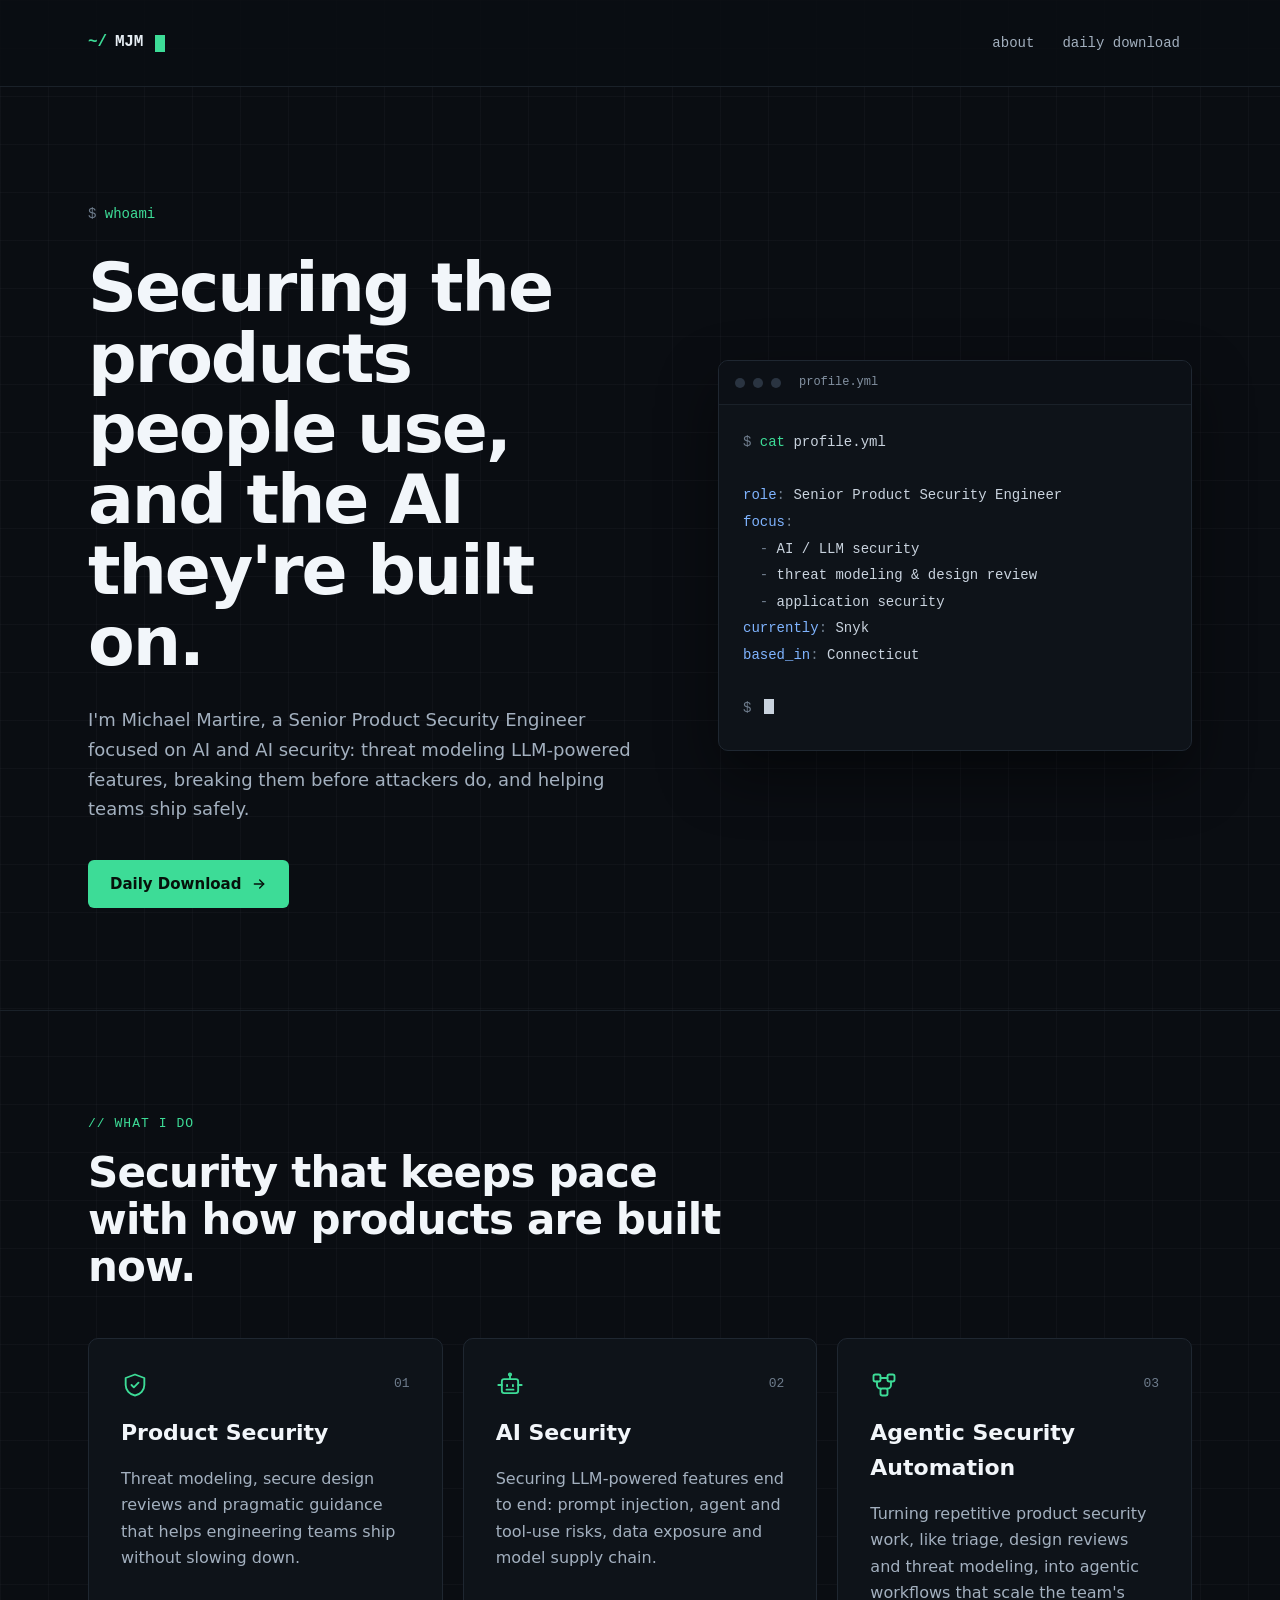
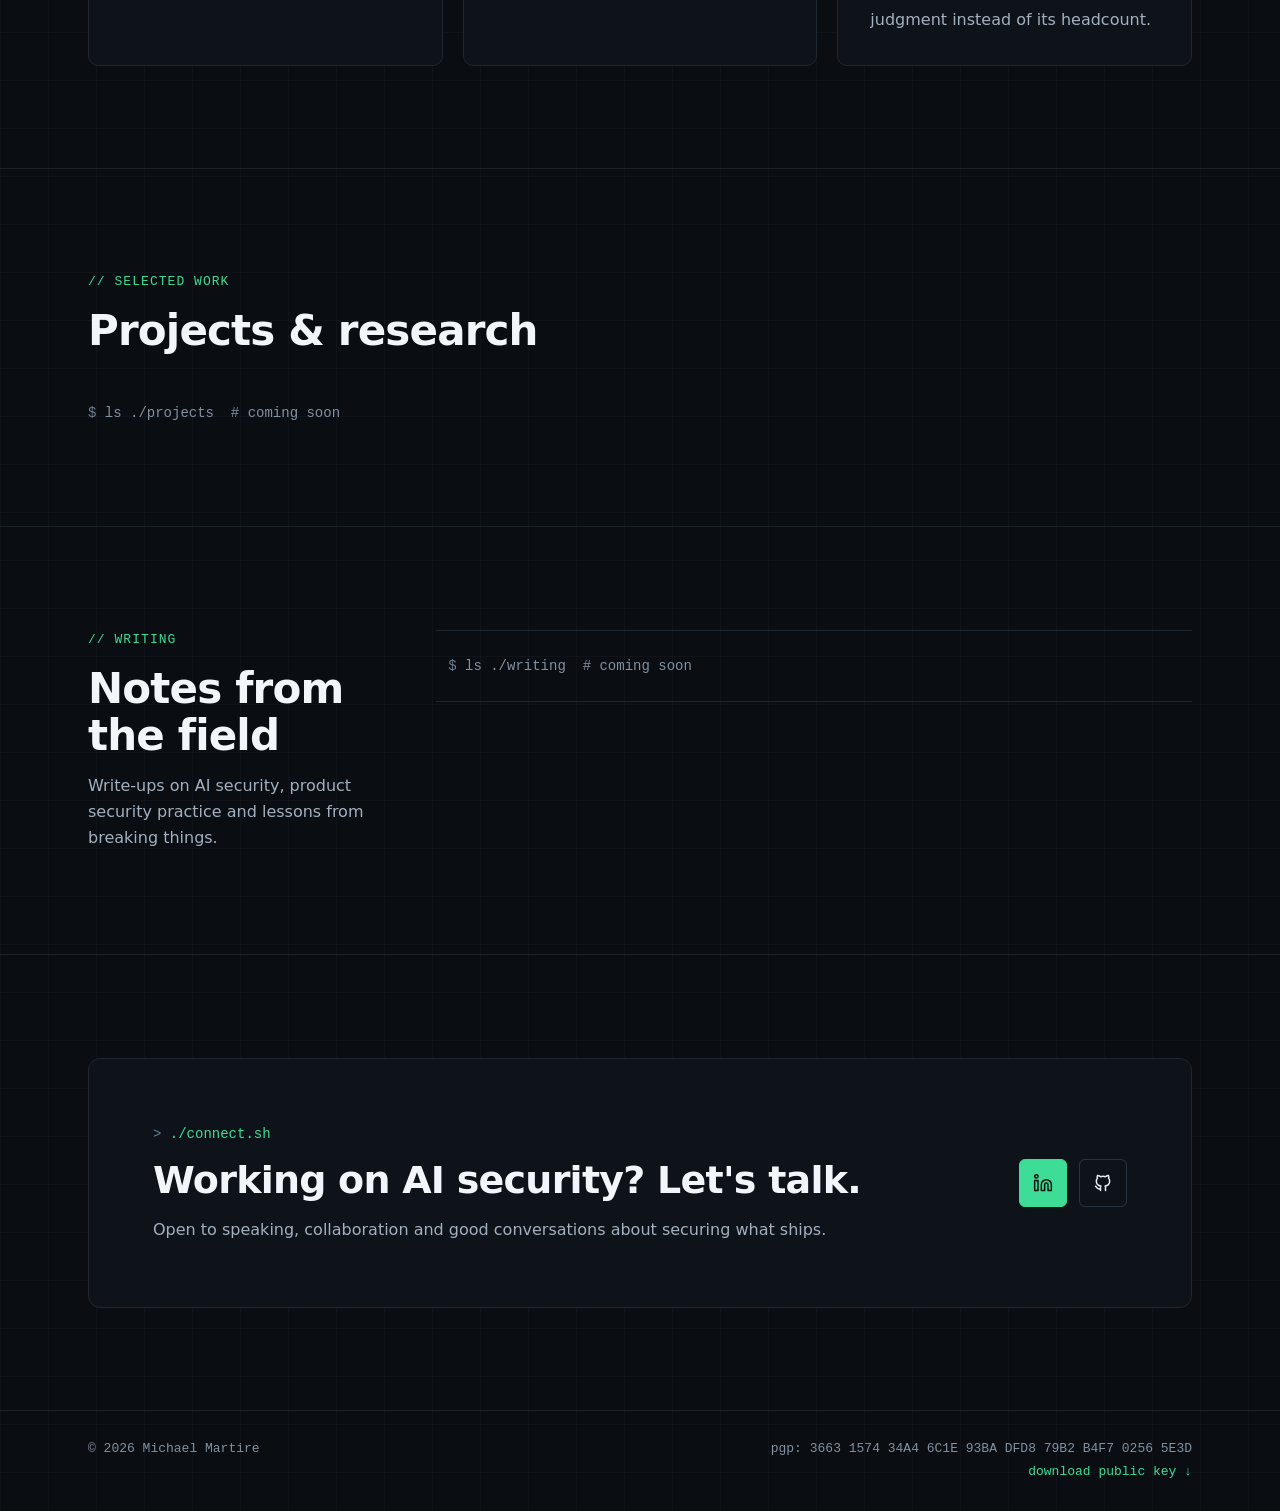
==== commit 369e2226: "Add Content-Security-Policy and referrer meta tags to every page; Daily Download pages use hash-base" ====
--- a/index.html
+++ b/index.html
@@ -3,6 +3,8 @@
 <head>
 <meta charset="utf-8">
 <meta name="viewport" content="width=device-width, initial-scale=1">
+<meta http-equiv="Content-Security-Policy" content="default-src 'none'; style-src 'self' https://fonts.googleapis.com; font-src https://fonts.gstatic.com; img-src 'self'; base-uri 'self'; form-action 'none'">
+<meta name="referrer" content="strict-origin-when-cross-origin">
 <title>Michael Martire · Senior Product Security Engineer</title>
 <meta name="description" content="Michael Martire is a Senior Product Security Engineer focused on AI and AI security.">
 <meta name="theme-color" content="#0A0D12">
